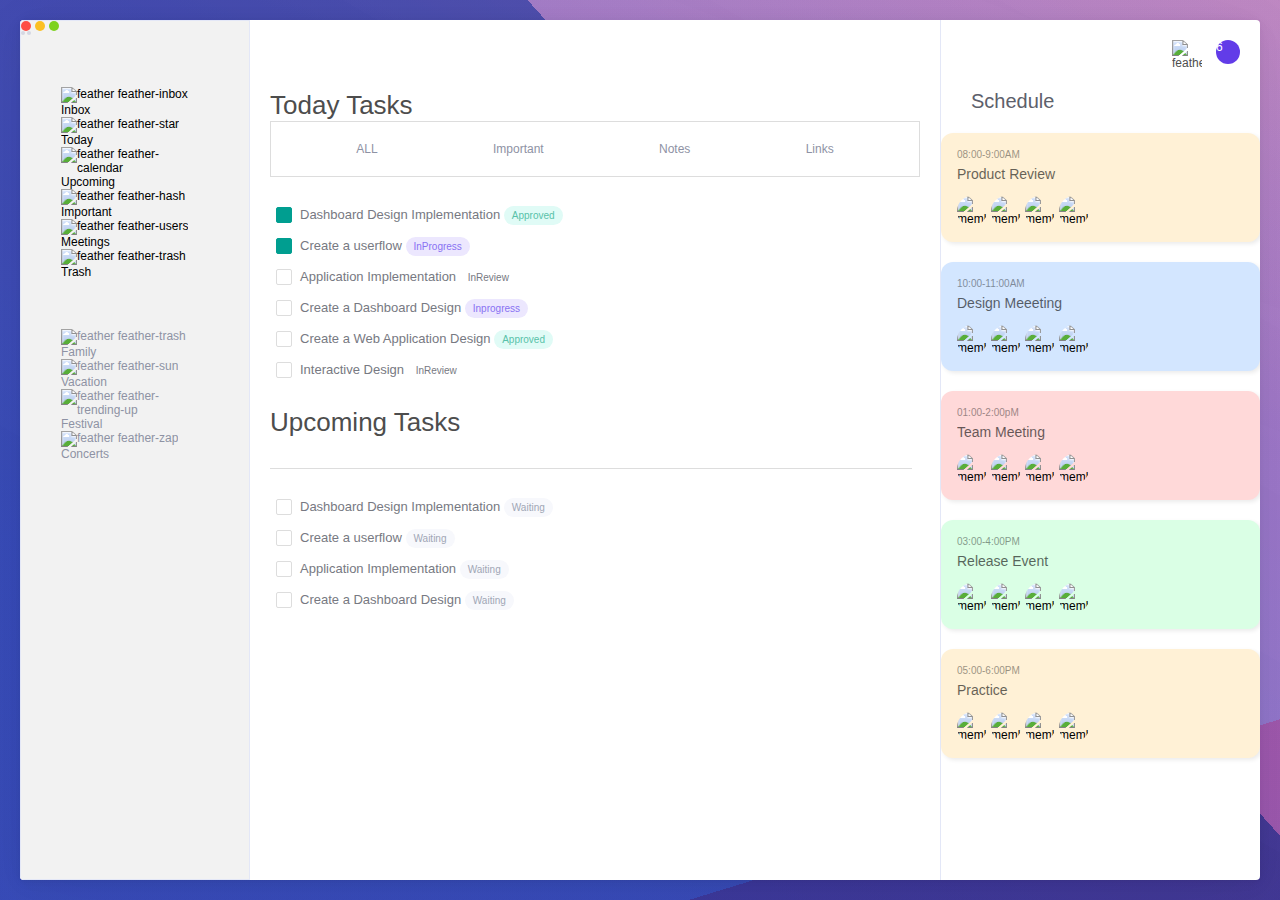
==== index.html @ 862582c1 "Update and rename project.html to index.html" ====
<!DOCTYPE html>
<html lang="en">

<head>
  <meta charset="UTF-8">
  <meta name="viewport" content="width=device-width, initial-scale=1.0">
  <title>Responsive Task Management Dashboard</title>
  <link rel="stylesheet" href="project.css">
  <link rel="preconnect" href="https://fonts.googleapis.com">
  <link rel="preconnect" href="https://fonts.gstatic.com" crossorigin>
  <link href="https://fonts.googleapis.com/css2?family=IBM+Plex+Sans+Condensed&display=swap" rel="stylesheet">
</head>

<body>
  <div class="task-manager">

    <!--left bar starts-->
    <div class="left-bar">
      <div class="upper-part">
        <div class="actions">
          <div class="circle"></div>
          <div class="circle-2">

          </div>


        </div>


      </div>
      <!--left content starts-->
      <div class="left-content">
        <ul class="action-list">
          <li class="item">
            <img src="./images/inbox.png" alt="feather feather-inbox">
            <span>Inbox</span>
          </li>
          <li class="item">
            <img src="./images/tday2.png" alt="feather feather-star">
            <span>Today</span>
          </li>
          <li class="item">
            <img src="./images/upc.png" alt="feather feather-calendar" width="30px" height="20px">
            <span>Upcoming</span>
          </li>
          <li class="item">
            <img src="./images/important.png" alt="feather feather-hash">
            <span>Important</span>
          </li>
          <li class="item">
            <img src="./images/meeting.png" alt="feather feather-users" width="30px" height="20px">
            <span>Meetings</span>
          </li>
          <li class="item">
            <img src="./images/trash.png" alt="feather feather-trash">
            <span>Trash</span>
          </li>
        </ul>
        <ul class="category-list">
          <li class="item">
            <img src="./images/meeting.png" alt="feather feather-trash" width="30px" height="20px">
            <span>Family</span>
          </li>
          <li class="item">
            <img src="./images/v.png" alt="feather feather-sun">
            <span>Vacation</span>
          </li>
          <li class="item">
            <img src="./images/festival.png" alt="feather feather-trending-up">
            <span>Festival</span>
          </li>
          <li class="item">
            <img src="./images/ff.png" alt="feather feather-zap">
            <span>Concerts</span>
          </li>
      </div>
    </div>
  <!-- </div> -->
  <!--left bar ends-->

  <!--page content starts-->
  <div class="page-content">
    <div class="header">Today Tasks</div>
    <!--content categories start-->
    <div class="content-categories">
      <div class="label-wrapper">
        <input class="nav-item" name="nav" type="radio" id="opt-1">
        <label class="category" for="opt-1">ALL</label>
      </div>
      <div class="label-wrapper">
        <input class="nav-item" name="nav" type="radio" id="opt-2">
        <label class="category" for="opt-2">Important</label>
      </div>
      <div class="label-wrapper">
        <input class="nav-item" name="nav" type="radio" id="opt-3">
        <label class="category" for="opt-3">Notes</label>
      </div>
      <div class="label-wrapper">
        <input class="nav-item" name="nav" type="radio" id="opt-4">
        <label class="category" for="opt-4">Links</label>
      </div>
    </div>
    <!--categories end-->
    <!--task wrapper start-->
    <div class="task-wrapper">
      <div class="task">
        <input class="task-item" name="task" type="checkbox" id="item-1" checked />
        <label for="item-1">
          <span class="label-text">Dashboard Design Implementation</span>
          <span class="tag approved"> Approved</span>
        </label>
      </div>
      <div class="task">
        <input class="task-item" name="task" type="checkbox" id="item-2" checked />
        <label for="item-2">
          <span class="label-text">Create a userflow</span>
          <span class="tag progress"> InProgress</span>
        </label>
      </div>
      <div class="task">
        <input class="task-item" name="task" type="checkbox" id="item-3" />
        <label for="item-3">
          <span class="label-text">Application Implementation</span>
          <span class="tag reveiew"> InReview</span>
        </label>
      </div>
      <div class="task">
        <input class="task-item" name="task" type="checkbox" id="item-4" />
        <label for="item-4">
          <span class="label-text">Create a Dashboard Design</span>
          <span class="tag progress"> Inprogress</span>
        </label>
      </div>
      <div class="task">
        <input class="task-item" name="task" type="checkbox" id="item-5" />
        <label for="item-5">
          <span class="label-text">Create a Web Application Design</span>
          <span class="tag approved"> Approved</span>
        </label>
      </div>
      <div class="task">
        <input class="task-item" name="task" type="checkbox" id="item-6" />
        <label for="item-6">
          <span class="label-text">Interactive Design</span>
          <span class="tag reveiew">InReview</span>
        </label>
      </div>
      <div class=" header upcoming">Upcoming Tasks</div>
        <div class="task">
          <input class="task-item" name="task" type="checkbox" id="item-7" />
          <label for="item-7">
            <span class="label-text">Dashboard Design Implementation</span>
            <span class="tag waiting"> Waiting</span>
          </label>
        </div>
        <div class="task">
          <input class="task-item" name="task" type="checkbox" id="item-8" />
          <label for="item-8">
            <span class="label-text">Create a userflow</span>
            <span class="tag waiting"> Waiting</span>
          </label>
        </div>
        <div class="task">
          <input class="task-item" name="task" type="checkbox" id="item-9" />
          <label for="item-9">
            <span class="label-text">Application Implementation</span>
            <span class="tag waiting"> Waiting</span>
          </label>
        </div>
        <div class="task">
          <input class="task-item" name="task" type="checkbox" id="item-10" />
          <label for="item-10">
            <span class="label-text">Create a Dashboard Design</span>
            <span class="tag waiting"> Waiting</span>
          </label>
        </div>
      
    </div>
    <!--task wrapper ends-->
  </div>
  <!--page content ends-->
   <div class="rightbar">
    <div class="toppart">
      <img src="./images/meeting.png" alt="feather feather-users" width="30px" height="30px">
      <div class="count">6</div>
    </div>
    <div class="rightcontent">
      <div class="header">Schedule</div>
      <div class="task-box yellow">
        <div class="description">
          <div class="time">08:00-9:00AM</div>
          <div class="task-name">Product Review</div>
        </div>
        <div class="morebutton"></div>
        <div class="members">
          <img src="./images/member1.png" alt="member1">
          <img src="./images/member2.png"
           alt="member2">
           <img src="./images/m3.png" alt="member3">
           <img src="./images/m4.png" alt="member4">
        </div>
        </div>
        <div class="task-box blue">
          <div class="description">
            <div class="time">10:00-11:00AM</div>
            <div class="task-name">Design Meeeting</div>
          </div>
          <div class="morebutton"></div>
          <div class="members">
            <img src="./images/member1.png" alt="member1">
            <img src="./images/member2.png"
             alt="member2">
             <img src="./images/m3.png" alt="member3">
             <img src="./images/m4.png" alt="member4">
          </div>
          </div>
          <div class="task-box red">
            <div class="description">
              <div class="time">01:00-2:00pM</div>
              <div class="task-name">Team Meeting</div>
            </div>
            <div class="morebutton"></div>
            <div class="members">
                <img src="./images/member1.png" alt="member1">
                <img src="./images/member2.png"
                 alt="member2">
                 <img src="./images/m3.png" alt="member3">
                 <img src="./images/m4.png" alt="member4">
            </div>
            </div>
            <div class="task-box green">
              <div class="description">
                <div class="time">03:00-4:00PM</div>
                <div class="task-name">Release Event</div>
              </div>
              <div class="morebutton"></div>
              <div class="members">
                <img src="./images/member1.png" alt="member1">
          <img src="./images/member2.png"
           alt="member2">
           <img src="./images/m3.png" alt="member3">
           <img src="./images/m4.png" alt="member4">
              </div>
              </div>
              <div class="task-box yellow">
                <div class="description">
                  <div class="time">05:00-6:00PM</div>
                  <div class="task-name">Practice</div>
                </div>
                <div class="morebutton"></div>
                <div class="members">
                    <img src="./images/member1.png" alt="member1">
                    <img src="./images/member2.png"
                     alt="member2">
                     <img src="./images/m3.png" alt="member3">
                     <img src="./images/m4.png" alt="member4">
                </div>
                </div>
                

      
    </div>
   </div>
  </div>

</body>

</html>
---- project.css ----
*{
    box-sizing: border-box;
    outline: none;
}
:root{
    --bg-color:#f2f2f2;
    --main-color:#4d4d4d;
    --secondary-color:#8e92a4;
    --main-text-color:#5d606b;
    --secondary-dark-color:#9295a0;
    --tag-color-one:#e0fbf6;
    --tag-color-text-one:#58c2a9;
    --tag-color-two:#ece7fe;
    --tag-color-text-two:#8972f3;
    --tag-color-three:#fde7ea;
    --tag-color-text-three:#e77f89;
    --tag-color-four:#f7f8fc;
    --tag-color-text-four:#a0a6b5;
    --checkbox-color:#009e90;
    --button-color:#49beb7;
    --box-color:#fff1d6;
    --box-color-2:#d3e6ff;
    --box-color-3:#ffd9d9;
    --box-color-4:#daffe5;
    --task-color:#777982;
}
body{
    margin: 0;
    display: flex;
    
    overflow: auto;
    width: 100%;
    
    height: 100vh;
    padding: 20px;
    font-family: 'DM Sans',sans-serif;
    font-size: 12px;
    background-image: linear-gradient(
      21deg,
      rgba(64, 83, 206, 0.3697003234675773) 68%,
      rgba(255, 206, 196, 0.5) 163%
    ),
    linear-gradient(
      163deg,
      rgba(49, 146, 170, 0.07944489965716128) 86%,
      rgba(239, 112, 138, 0.5) 40%
    ),
    linear-gradient(30deg, rgba(76, 79, 173, 0.6173675716587805) 22%, rgba(237, 106, 134, 0.5) 169%),
    linear-gradient(48deg, rgba(31, 85, 147, 0.7323890641868473) 64%, rgba(247, 126, 132, 0.5) 43%);
  background-blend-mode: overlay, multiply, color, normal;
}

ul{
  list-style: none;
  padding: 0;
}
.task-manager{
  display: flex;
  justify-content: space-between;
  width: 100%;
  
  
  height: 100%;
  
  background: #fff;
  box-shadow: 0 0.3px 2.2px rgba(0, 0, 0, 0.011), 0 0.7px 5.3px rgba(0, 0, 0, 0.016),
    0 1.3px 10px rgba(0, 0, 0, 0.02), 0 2.2px 17.9px rgba(0, 0, 0, 0.024),
    0 4.2px 33.4px rgba(0, 0, 0, 0.029), 0 10px 80px rgba(0, 0, 0, 0.04);
  overflow: hidden;
  border-radius: 4px;
}
.left-bar{
  background-color: var(--bg-color);
  width: 230px;
  border: 1px solid #e3e7f7;
  position: relative;
} 
.left-content{
  padding: 40px;
}
.item img {
  width: 14px;
  height: 14px;
  color: currentColor;
  margin-right: 10px;

}
.category-list{
  margin-top: 50px;
}
.category-list .item{
  color: var(--secondary-color);

}
.action{
  padding: 12px;
  display: flex;
  justify-content: space-between;
}
.circle{
  border-radius: 50%;
  width: 10px;
  height: 10px;
  background-color: #fe4d46;
  box-shadow: 14px 0 0 0 #fbc023, 28px 0 0 0 #7dd21f;
}
.circle-2{
  border-radius: 50%;
  width: 4px;
  height: 4px;
  background-color: #d5d7e3;
  box-shadow: -6px 0 0 0 #d5d7e3, 6px 0 0 0 #d5d7e3;
}
.page-content{
  display: flex;
  flex-direction: column;
  flex: 1;
  padding: 40px 20px 0px 20px;
}
.page-content .header{
font-size: 26px;
margin-top: 30px;
color: var(--main-color);
}
.content-categories{
  display: flex;
  justify-content: space-evenly;
  padding: 20px 0px;
  border: 1px solid #ddd;

}
.nav-item{
  display: none;
}
.category{
  font-weight: 500;
  color: var(--secondary-color);
  border-bottom: 1px solid #ddd;
  transition: 0.4s ease-in;
  padding: 20px 30px;
  cursor: pointer;
}
#opt-1:checked + label,
#opt-2:checked + label,
#opt-3:checked + label,
#opt-4:checked + label {
  color: var(--checkbox-color);
  border-bottom: 2px solid var(--checkbox-color);
}
.task-item{
  display: none;
}
.task-wrapper{
  padding: 30px 0px;
  flex: 1;
  overflow-y: scroll;
  height: 100%;
  padding-right: 8px;
}
.task{
  display: flex;
  justify-content: space-between;
  position: relative;
  margin-bottom: 16px;
  padding-left: 30px;
  color: var(--task-color);
  font-size: 13px;
  font-weight: 500;
}
.task:hover {
  transform: translatex(2px);
}
.task label {
  cursor: pointer;
}
label .label-text {
  position: relative;
}
label .label-text:before {
 content: '';
  position: absolute;
  width: 14px;
  height: 14px;
  border: 1px solid #ddd;
  border-radius: 2px;
  left: -24px;
  transition: 0.2s ease;
}
.task-item:checked + label .label-text::before{
  background-color: var(--checkbox-color);
  border:none;
  background-repeat: no-repeat;
  background-size: 10px;
  background-position: center;
  border: 1px solid var(--checkbox-color);
  background-image: url('./images/check.png');
}
.tag {
  font-size: 10px;
  padding: 4px 8px;
  border-radius: 20px;
}
.tag.approved {
  background-color: var(--tag-color-one);
  color: var(--tag-color-text-one);
}
.tag.progress {
  background-color: var(--tag-color-two);
  color: var(--tag-color-text-two);
}
.tag.review {
  background-color: var(--tag-color-three);
  color: var(--tag-color-text-three);
}
.tag.waiting {
  background-color: var(--tag-color-four);
  color: var(--tag-color-text-four);
}
.upcoming  {
  border-bottom: 1px solid #ddd;
  padding-bottom: 30px;
  margin-bottom: 30px;
}
.rightbar{
  width: 320px;
  display: flex;
  flex-direction: column;
  border-left: 1px solid #e3e7f7;
}
.toppart{
  padding: 20px;
  align-self: flex-end;
  display: flex;
  flex-direction: row;
}
.toppart img{
  color: var(--main-color)
  ;
  margin-right: 14px;

}
.toppart .count{
  font-size: 12px;
  width: 24px;
  height: 24px;
  border-radius: 50%;
  background-color: #623ce8;
   color: #fff;
   justify-content:center;
}
.rightbar .header{
  margin-left: 30px;
 color: var(--main-text-color);
 font-size: 20px;
}
.members {
  display: flex;
  margin-top: 14px;
}
.members img {
  border-radius: 50%;
  width: 30px;
  height: 30px;
  margin-right: 4px;
  object-fit: cover;
}
.yellow {
  /*background-color: var(--box-color);*/
  background-color: var(--box-color)
}
.task-box {
  position: relative;
  border-radius: 12px;
  width: 100%;
  margin: 20px 0;
  padding: 16px;
  cursor: pointer;
  box-shadow: 2px 2px 4px 0px rgba(235, 235, 235, 1);
}
.task-box:hover {
  transform: scale(1.02);
}
.time {
  margin-bottom: 6px;
  opacity: 0.4;
  font-size: 10px;
}
.task-name {
  font-size: 14px;
  font-weight: 500;
  opacity: 0.6;
}
.blue {
  background-color: var(--box-color-2);
}
.red {
  background-color: var(--box-color-3);
}
.green {
  background-color: var(--box-color-4);
}
.rightcontent{
  overflow-y: scroll;
}
@media screen and (max-width:900px) {
  .left-bar{
    display: none;
  }
  
}
@media screen and (max-width:700px) {
  .task-manager{
    flex-direction: column;
    overflow-y: auto;
  }
    .rightbar,.page-content{
width: 100%;
display: block;
    }
    .task-wrapper{
      height: auto;
    }
  }
@media screen and(max-width:520px) {
  .page-content{
    padding: 40px 10px 0px 10px;
  }
  .rightcontent{
    padding: 10px 16px;
  }
  .category{
    padding: 20px;
  }
}
@media  screen and (max-width:400px) {
  .content-categories{
    display: flex;
    flex-direction: column;
    gap: 10px;
  }
  
}
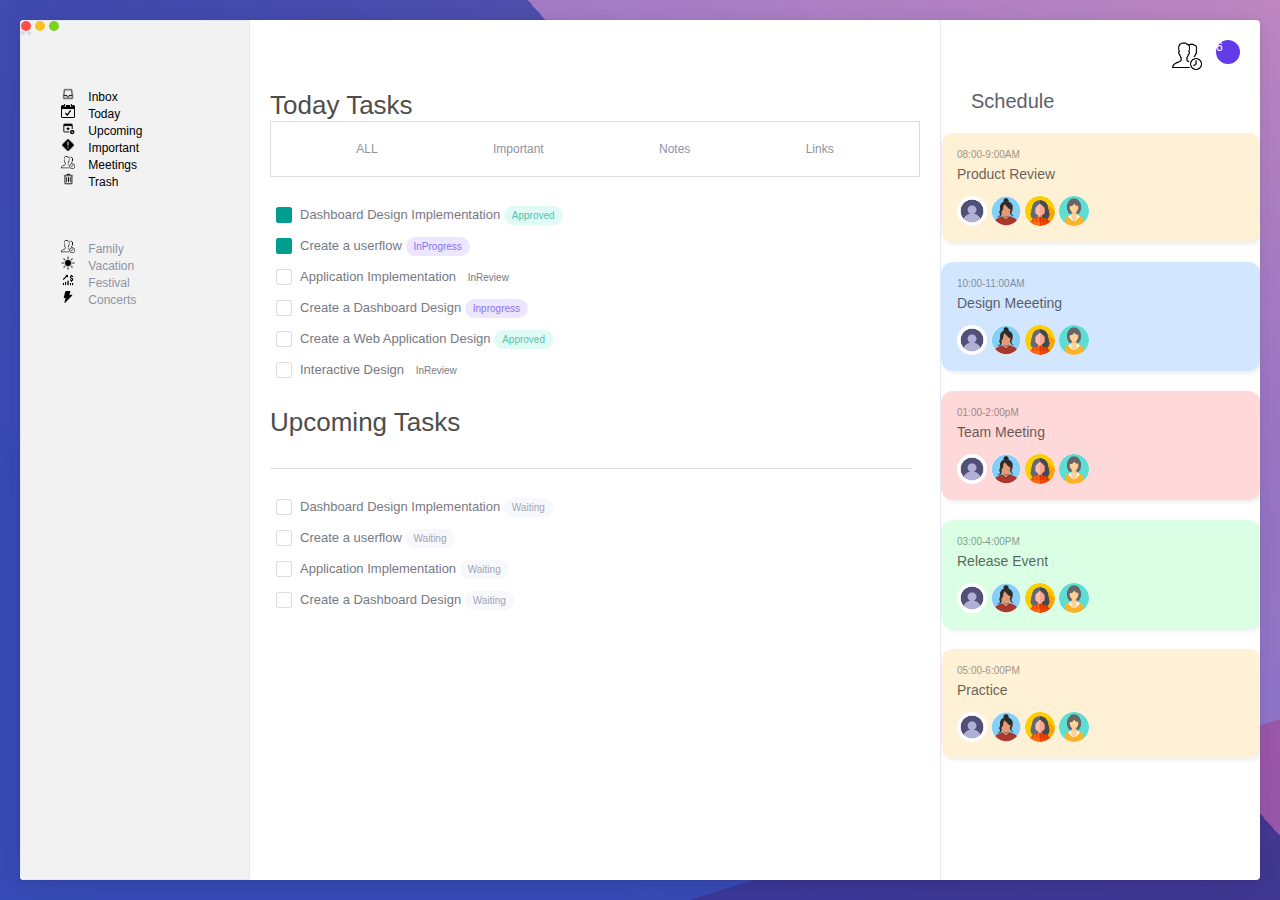
==== commit 80d52a30: "Update index.html" ====
--- a/index.html
+++ b/index.html
@@ -32,45 +32,45 @@
       <div class="left-content">
         <ul class="action-list">
           <li class="item">
-            <img src="./images/inbox.png" alt="feather feather-inbox">
+            <img src="inbox.png" alt="feather feather-inbox">
             <span>Inbox</span>
           </li>
           <li class="item">
-            <img src="./images/tday2.png" alt="feather feather-star">
+            <img src="tday2.png" alt="feather feather-star">
             <span>Today</span>
           </li>
           <li class="item">
-            <img src="./images/upc.png" alt="feather feather-calendar" width="30px" height="20px">
+            <img src="upc.png" alt="feather feather-calendar" width="30px" height="20px">
             <span>Upcoming</span>
           </li>
           <li class="item">
-            <img src="./images/important.png" alt="feather feather-hash">
+            <img src="important.png" alt="feather feather-hash">
             <span>Important</span>
           </li>
           <li class="item">
-            <img src="./images/meeting.png" alt="feather feather-users" width="30px" height="20px">
+            <img src="meeting.png" alt="feather feather-users" width="30px" height="20px">
             <span>Meetings</span>
           </li>
           <li class="item">
-            <img src="./images/trash.png" alt="feather feather-trash">
+            <img src="trash.png" alt="feather feather-trash">
             <span>Trash</span>
           </li>
         </ul>
         <ul class="category-list">
           <li class="item">
-            <img src="./images/meeting.png" alt="feather feather-trash" width="30px" height="20px">
+            <img src="meeting.png" alt="feather feather-trash" width="30px" height="20px">
             <span>Family</span>
           </li>
           <li class="item">
-            <img src="./images/v.png" alt="feather feather-sun">
+            <img src="v.png" alt="feather feather-sun">
             <span>Vacation</span>
           </li>
           <li class="item">
-            <img src="./images/festival.png" alt="feather feather-trending-up">
+            <img src="festival.png" alt="feather feather-trending-up">
             <span>Festival</span>
           </li>
           <li class="item">
-            <img src="./images/ff.png" alt="feather feather-zap">
+            <img src="ff.png" alt="feather feather-zap">
             <span>Concerts</span>
           </li>
       </div>
@@ -181,7 +181,7 @@
   <!--page content ends-->
    <div class="rightbar">
     <div class="toppart">
-      <img src="./images/meeting.png" alt="feather feather-users" width="30px" height="30px">
+      <img src="meeting.png" alt="feather feather-users" width="30px" height="30px">
       <div class="count">6</div>
     </div>
     <div class="rightcontent">
@@ -193,11 +193,11 @@
         </div>
         <div class="morebutton"></div>
         <div class="members">
-          <img src="./images/member1.png" alt="member1">
-          <img src="./images/member2.png"
+          <img src="member1.png" alt="member1">
+          <img src="member2.png"
            alt="member2">
-           <img src="./images/m3.png" alt="member3">
-           <img src="./images/m4.png" alt="member4">
+           <img src="m3.png" alt="member3">
+           <img src="m4.png" alt="member4">
         </div>
         </div>
         <div class="task-box blue">
@@ -207,11 +207,11 @@
           </div>
           <div class="morebutton"></div>
           <div class="members">
-            <img src="./images/member1.png" alt="member1">
-            <img src="./images/member2.png"
+            <img src="member1.png" alt="member1">
+            <img src="member2.png"
              alt="member2">
-             <img src="./images/m3.png" alt="member3">
-             <img src="./images/m4.png" alt="member4">
+             <img src="m3.png" alt="member3">
+             <img src="m4.png" alt="member4">
           </div>
           </div>
           <div class="task-box red">
@@ -221,11 +221,11 @@
             </div>
             <div class="morebutton"></div>
             <div class="members">
-                <img src="./images/member1.png" alt="member1">
-                <img src="./images/member2.png"
+                <img src="member1.png" alt="member1">
+                <img src="member2.png"
                  alt="member2">
-                 <img src="./images/m3.png" alt="member3">
-                 <img src="./images/m4.png" alt="member4">
+                 <img src="m3.png" alt="member3">
+                 <img src="m4.png" alt="member4">
             </div>
             </div>
             <div class="task-box green">
@@ -235,11 +235,11 @@
               </div>
               <div class="morebutton"></div>
               <div class="members">
-                <img src="./images/member1.png" alt="member1">
-          <img src="./images/member2.png"
+                <img src="member1.png" alt="member1">
+          <img src="member2.png"
            alt="member2">
-           <img src="./images/m3.png" alt="member3">
-           <img src="./images/m4.png" alt="member4">
+           <img src="m3.png" alt="member3">
+           <img src="m4.png" alt="member4">
               </div>
               </div>
               <div class="task-box yellow">
@@ -249,11 +249,11 @@
                 </div>
                 <div class="morebutton"></div>
                 <div class="members">
-                    <img src="./images/member1.png" alt="member1">
-                    <img src="./images/member2.png"
+                    <img src="member1.png" alt="member1">
+                    <img src="member2.png"
                      alt="member2">
-                     <img src="./images/m3.png" alt="member3">
-                     <img src="./images/m4.png" alt="member4">
+                     <img src="m3.png" alt="member3">
+                     <img src="m4.png" alt="member4">
                 </div>
                 </div>
                 
